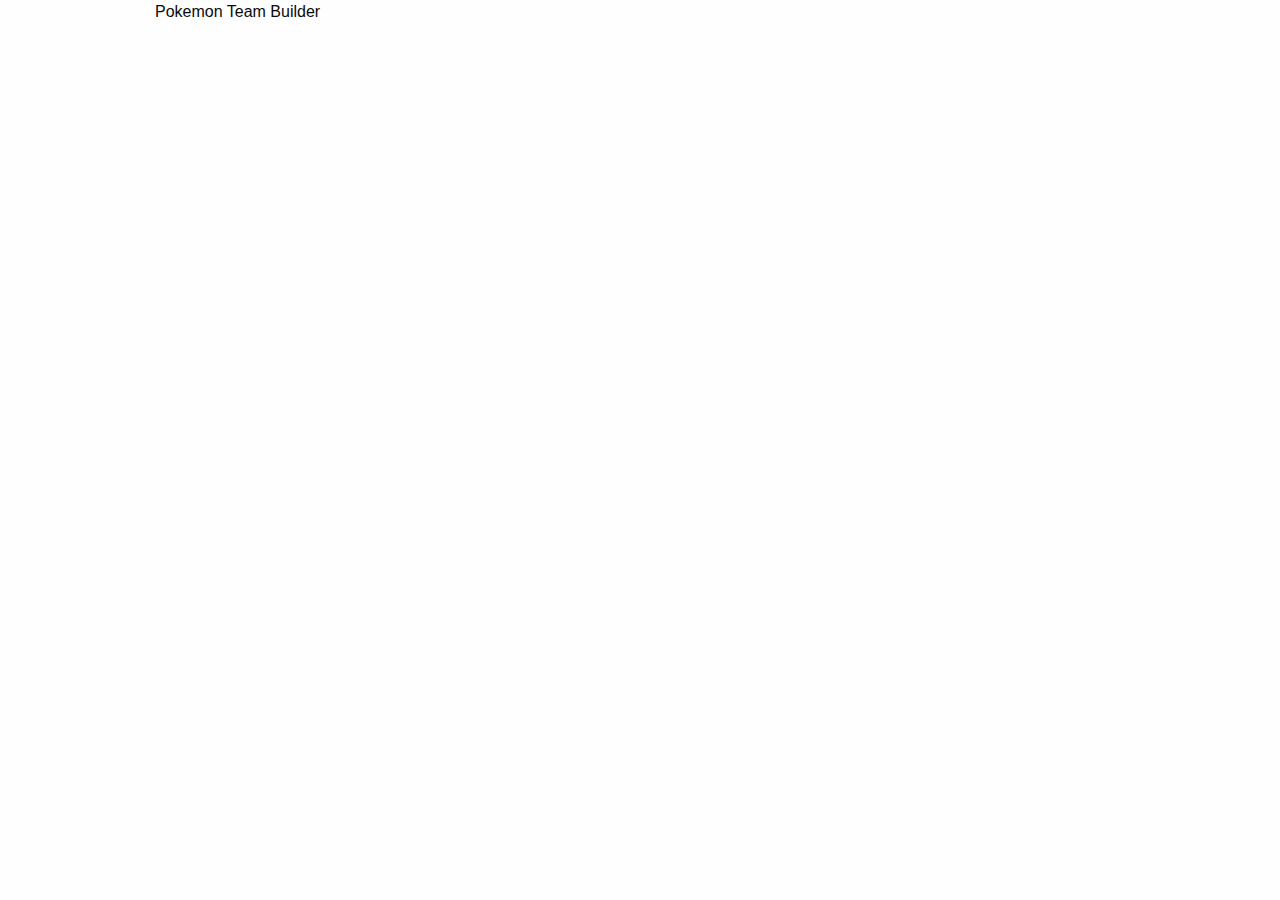
==== index.html @ dde1def4 "initial commit" ====
<!DOCTYPE html>
<html lang="en">
<head>
  <meta charset="UTF-8">
  <meta name="viewport" content="width=device-width, initial-scale=1.0">
  <meta http-equiv="X-UA-Compatible" content="ie=edge">
  <link rel="stylesheet" href="./css/foundation.min.css">
  <link rel="stylesheet" href="./css/style.css">
  <title>Document</title>
</head>
<body>
  <div class="grid-container">
    <div class="grid-x">
      <div class="cell medium-12">
        Pokemon Team Builder
      </div>
    </div>
  </div>
  <script src="./js/custom.js"></script>
</body>
</html>
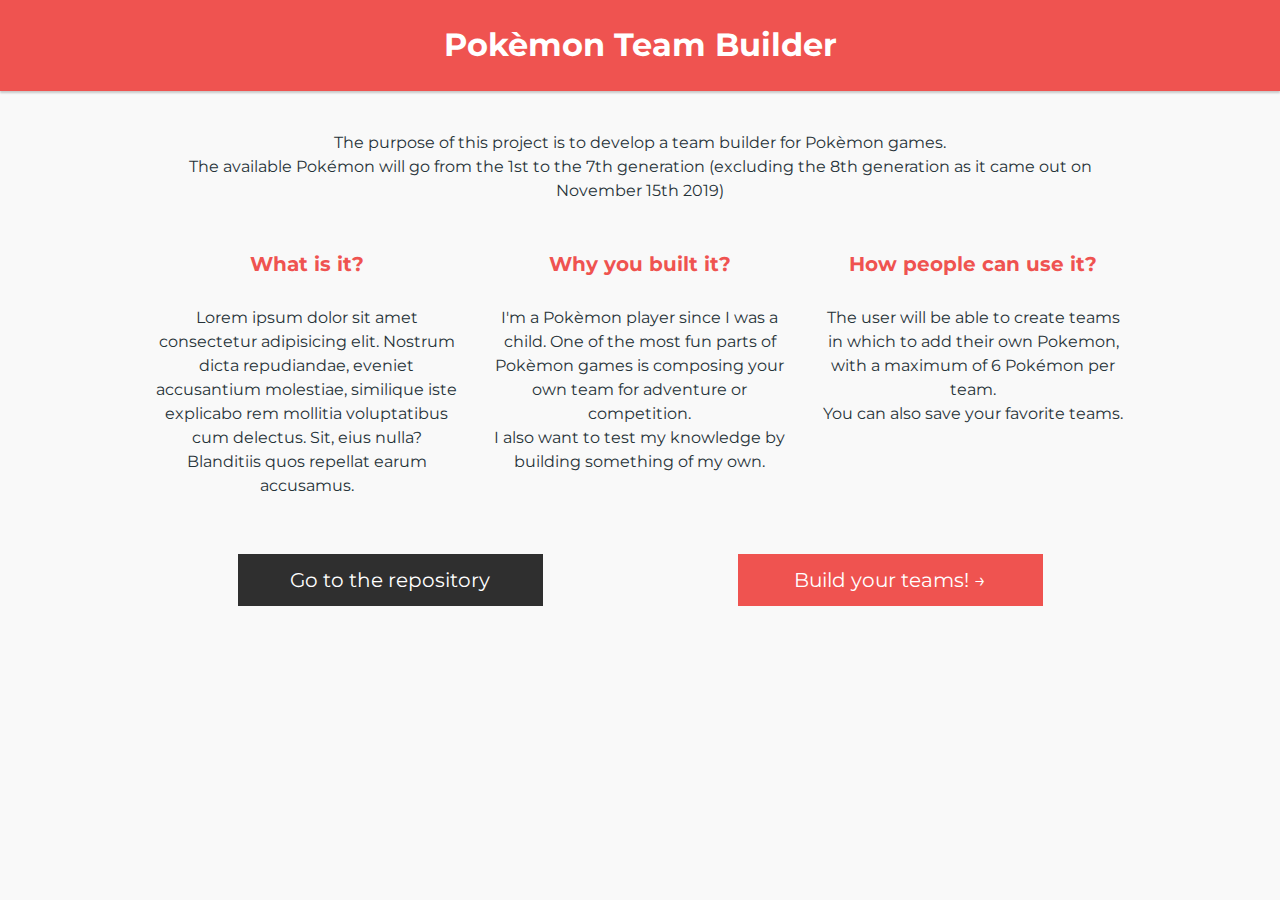
==== commit 60b95d60: "edit README.md, set up landing page" ====
--- a/index.html
+++ b/index.html
@@ -6,16 +6,89 @@
   <meta http-equiv="X-UA-Compatible" content="ie=edge">
   <link rel="stylesheet" href="./css/foundation.min.css">
   <link rel="stylesheet" href="./css/style.css">
-  <title>Document</title>
+  <title>Pokèmon Team Builder</title>
 </head>
 <body>
-  <div class="grid-container">
-    <div class="grid-x">
-      <div class="cell medium-12">
-        Pokemon Team Builder
+  <!-- Start of title section -->
+  <div id="title">
+    <div class="grid-container">
+      <div class="grid-x grid-margin-x">
+        <div class="cell medium-12">
+          <h1>Pokèmon Team Builder</h1>
+        </div>
       </div>
     </div>
   </div>
+  <!-- End of title section -->
+
+  <div class="clearfix"></div>
+
+  <!-- Start of description section -->
+  <div id="description">
+    <div class="grid-container">
+      <div class="grid-x grid margin-x">
+        <div class="cell medium-12">
+          The purpose of this project is to develop a team builder for Pokèmon games.
+          <br>
+          The available Pokémon will go from the 1st to the 7th generation (excluding the 8th generation as it came out on November 15th 2019)
+        </div>
+      </div>
+    </div>
+  </div>
+  <!-- End of description section -->
+
+  <div class="clearfix"></div>
+
+  <!-- Start of highlights section -->
+  <div id="highlights">
+    <div class="grid-container">
+      <div class="grid-x grid-margin-x">
+        <div class="cell medium-4">
+          <h4>What is it?</h4>
+          <p class="text">
+            Lorem ipsum dolor sit amet consectetur adipisicing elit. Nostrum dicta repudiandae, eveniet accusantium molestiae,
+            similique iste explicabo rem mollitia voluptatibus cum delectus. Sit, eius nulla? Blanditiis quos repellat earum
+            accusamus.
+          </p>
+        </div>
+        <div class="cell medium-4">
+          <h4>Why you built it?</h4>
+          <p class="text">
+          I'm a Pokèmon player since I was a child. One of the most fun parts of Pokèmon games is composing your own team for adventure or competition.
+          <br>
+          I also want to test my knowledge by building something of my own.
+          </p>
+        </div>
+        <div class="cell medium-4">
+          <h4>How people can use it?</h4>
+          <p class="text">
+            The user will be able to create teams in which to add their own Pokemon, with a maximum of 6 Pokémon per team. 
+            <br>
+            You can also save your favorite teams.
+          </p>
+        </div>
+      </div>
+    </div>
+  </div>
+  <!-- End of highlights section -->
+
+  <div class="clearfix"></div>
+
+  <!-- Start of links section -->
+  <div id="links">
+    <div class="grid-container">
+      <div class="grid-x grid-margin-x">
+        <div class="cell medium-6">
+          <a href="https://github.com/dj0nny/pokemon-team-builder" target="_blank">Go to the repository</a>
+        </div>
+        <div class="cell medium-6">
+          <a href="">Build your teams! &rarr;</a>
+        </div>
+      </div>
+    </div>
+  </div>
+  <!-- End of links section -->
+
   <script src="./js/custom.js"></script>
 </body>
 </html>--- a/css/style.css
+++ b/css/style.css
@@ -0,0 +1,62 @@
+@import url('https://fonts.googleapis.com/css?family=Montserrat');
+
+body {
+  text-align: center;
+  font-family: 'Montserrat';
+  background-color: #f9f9f9;
+  color: #263238;
+}
+
+div#title {
+  color: #fff;
+  background-color: #ef5350;
+  box-shadow: 0 2px 2px rgba(0, 0, 0, .2);
+}
+
+div#description, div#links {
+  margin-top: 40px;
+  margin-bottom: 20px;
+}
+
+div#highlights h4 {
+  font-size: 20px;
+  color: #ef5350;
+}
+
+div#links a {
+  display: block;
+  margin: auto;
+  width: 305px;
+  padding: 10px 20px;
+  text-decoration: none;
+  font-size: 20px;
+  transition: .3s all;
+  color: #fff;
+  background: #ef5350;
+  border: 1px solid #ef5350;
+}
+
+div#links a:hover {
+  text-decoration: underline;
+  background: transparent;
+}
+
+div#links a:hover {
+  color: #ef5350;
+}
+
+div#links a[target="_blank"] {
+  background: #2f2f2f;
+  border: 1px solid #2f2f2f;
+}
+
+div#links a[target="_blank"]:hover {
+  color: #2f2f2f;
+  background: transparent;
+}
+
+@media screen and (max-width: 767px) {
+  div#links .cell:first-child a {
+    margin-bottom: 10px;
+  }
+}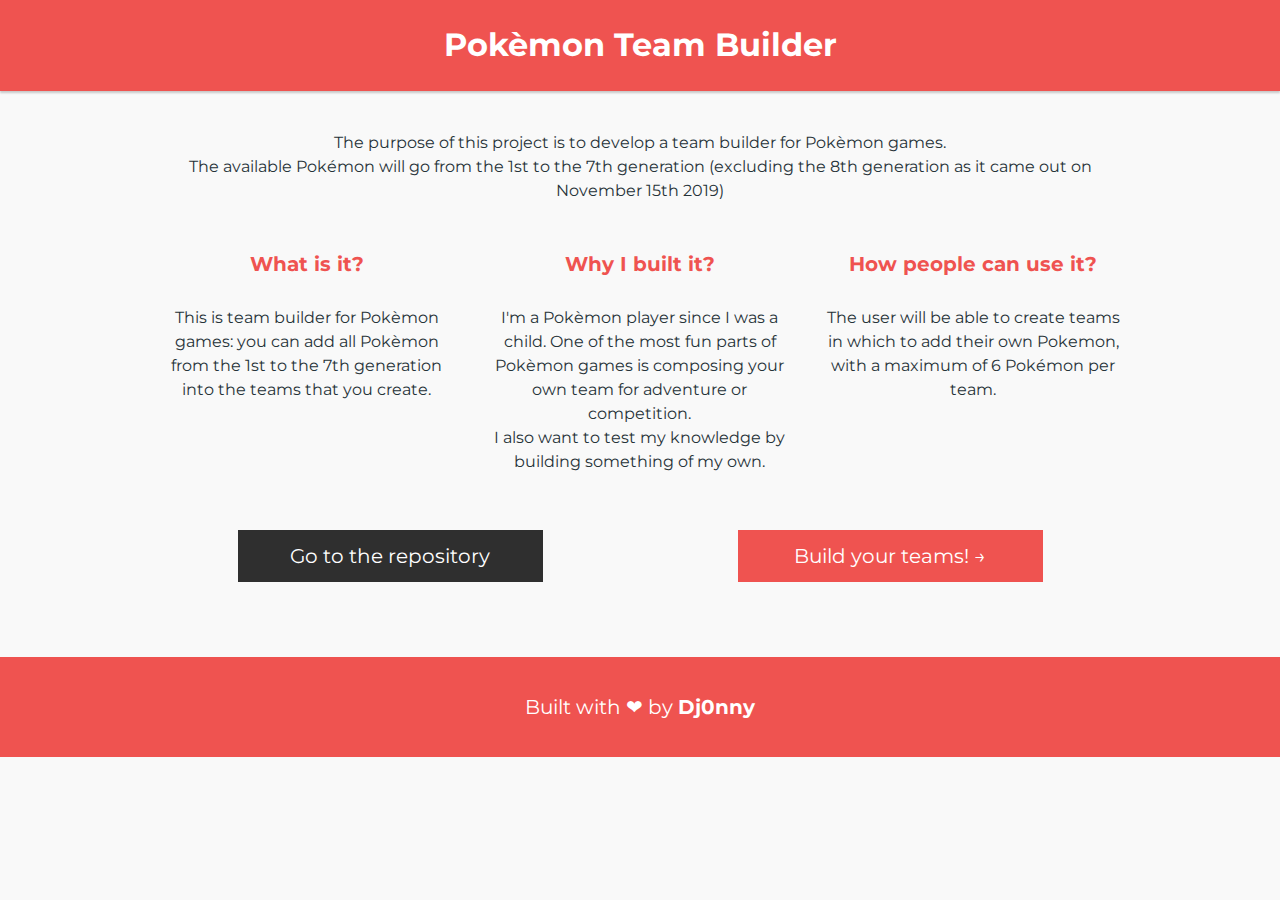
==== commit 23c1da1b: "add footer, edit description" ====
--- a/index.html
+++ b/index.html
@@ -9,7 +9,7 @@
   <title>Pokèmon Team Builder</title>
 </head>
 <body>
-  <!-- Start of title section -->
+
   <div id="title">
     <div class="grid-container">
       <div class="grid-x grid-margin-x">
@@ -19,11 +19,9 @@
       </div>
     </div>
   </div>
-  <!-- End of title section -->
 
   <div class="clearfix"></div>
 
-  <!-- Start of description section -->
   <div id="description">
     <div class="grid-container">
       <div class="grid-x grid margin-x">
@@ -35,24 +33,20 @@
       </div>
     </div>
   </div>
-  <!-- End of description section -->
 
   <div class="clearfix"></div>
 
-  <!-- Start of highlights section -->
   <div id="highlights">
     <div class="grid-container">
       <div class="grid-x grid-margin-x">
         <div class="cell medium-4">
           <h4>What is it?</h4>
           <p class="text">
-            Lorem ipsum dolor sit amet consectetur adipisicing elit. Nostrum dicta repudiandae, eveniet accusantium molestiae,
-            similique iste explicabo rem mollitia voluptatibus cum delectus. Sit, eius nulla? Blanditiis quos repellat earum
-            accusamus.
+            This is team builder for Pokèmon games: you can add all Pokèmon from the 1st to the 7th generation into the teams that you create.
           </p>
         </div>
         <div class="cell medium-4">
-          <h4>Why you built it?</h4>
+          <h4>Why I built it?</h4>
           <p class="text">
           I'm a Pokèmon player since I was a child. One of the most fun parts of Pokèmon games is composing your own team for adventure or competition.
           <br>
@@ -63,18 +57,14 @@
           <h4>How people can use it?</h4>
           <p class="text">
             The user will be able to create teams in which to add their own Pokemon, with a maximum of 6 Pokémon per team. 
-            <br>
-            You can also save your favorite teams.
           </p>
         </div>
       </div>
     </div>
   </div>
-  <!-- End of highlights section -->
 
   <div class="clearfix"></div>
 
-  <!-- Start of links section -->
   <div id="links">
     <div class="grid-container">
       <div class="grid-x grid-margin-x">
@@ -82,12 +72,21 @@
           <a href="https://github.com/dj0nny/pokemon-team-builder" target="_blank">Go to the repository</a>
         </div>
         <div class="cell medium-6">
-          <a href="">Build your teams! &rarr;</a>
+          <a href="./team-builder.html">Build your teams! &rarr;</a>
         </div>
       </div>
     </div>
   </div>
-  <!-- End of links section -->
+
+  <div id="footer">
+    <div class="grid-container">
+      <div class="grid-x">
+        <div class="cell medium-12">
+          Built with ❤ by <a href="https://github.com/dj0nny" target="_blank">Dj0nny</a>
+        </div>
+      </div>
+    </div>
+  </div>
 
   <script src="./js/custom.js"></script>
 </body>
--- a/css/style.css
+++ b/css/style.css
@@ -7,6 +7,10 @@
   color: #263238;
 }
 
+h3 {
+  margin: 0;
+}
+
 div#title {
   color: #fff;
   background-color: #ef5350;
@@ -55,8 +59,234 @@
   background: transparent;
 }
 
+.info-list,
+.stats-list {
+  margin-top: 20px;
+  margin-bottom: 21px;
+}
+
+div#team-container h2 {
+  color: #ef5350;
+  font-size: 40px;
+  border-bottom: 1px solid;
+  padding-bottom: 10px;
+}
+
+img.sprite {
+  display: block;
+  margin: auto;
+  margin-bottom: 10px;
+  width: 155px;
+}
+
+/****************** Team Builder ******************/
+
+div#add-pokemon {
+  margin-top: 40px;
+}
+
+input#pokemon-name {
+  width: 300px;
+  margin-right: 20px;
+}
+
+button#add-pokemon:disabled {
+  opacity: 0.6;
+  cursor: not-allowed;
+}
+
+button#submit-pkmn {
+  background: #ef5350;
+  padding: 10px 20px;
+  color: #fff;
+  cursor: pointer;
+}
+
+span.empty {
+  display: block;
+  font-size: 20px;
+  font-weight: bold;
+}
+
+div#controls {
+  margin: 50px 0;
+}
+
+.primary {
+  width: 305px;
+  padding: 10px 20px;
+  text-decoration: none;
+  font-size: 20px;
+  transition: .3s all;
+  color: #fff;
+  background: #ef5350;
+  border: 1px solid #ef5350;
+  cursor: pointer;
+}
+
+.primary:focus {
+  border: 1px solid #ef5350;
+}
+
+.primary:hover {
+  text-decoration: underline;
+  background: transparent;
+  color: #ef5350;
+}
+
+span.delete {
+  font-size: 45px;
+  position: relative;
+  cursor: pointer;
+  display: block;
+  float: right;
+  right: 26px;
+}
+/****************** Modals ******************/
+
+.modal {
+  display: none;
+  position: fixed;
+  z-index: 1;
+  left: 0;
+  top: 0;
+  width: 100%;
+  height: 100%;
+  overflow: auto;
+  background-color: rgb(0, 0, 0);
+  background-color: rgba(0, 0, 0, 0.4);
+}
+
+.modal-content {
+  background-color: #fefefe;
+  margin: 7% auto;
+  padding: 20px;
+  border: 1px solid #888;
+  width: 50%;
+  animation-name: animatetop;
+  animation-duration: 0.4s
+}
+
+.close, .close-2 {
+  color: #aaa;
+  float: right;
+  font-size: 28px;
+  font-weight: bold;
+  position: relative;
+  bottom: 20px;
+  left: 5px;
+}
+
+.close:hover,
+.close:focus,
+.close-2:hover,
+.close-2:focus {
+  color: black;
+  text-decoration: none;
+  cursor: pointer;
+}
+
+input#team-name {
+  width: 265px;
+  margin-right: 18px;
+  padding: 9px;
+  border: 1px solid #ef5350;
+  border-radius: 50px;
+}
+
+input#pkmn-name {
+  width: 45%;
+}
+
+select#team-list {
+  width: 45%;
+  padding: 9px;
+  border: 1px solid #ef5350;
+  border-radius: 50px;
+  margin-left: 15px;
+}
+
+input#team-name:focus,
+select#team-list:focus {
+  outline-width: 0;
+}
+
+button#add-pkmn {
+  margin-top: 30px;
+}
+
+span.info {
+  display: block;
+  text-transform: capitalize;
+  text-align: left;
+}
+
+div#footer {
+  margin-top: 75px;
+  background: #ef5350;
+  color: #fff;
+  padding: 35px;
+  font-size: 20px;
+}
+
+div#footer a {
+  color: #fff;
+  font-weight: bold;
+  text-decoration: none;
+}
+
+div#footer a:hover {
+  text-decoration: underline;
+}
+
+/****************** Mobile ******************/
+
+@media screen and (max-width: 768px) {
+  .modal-content {
+    width: 100%;
+  }
+}
+
 @media screen and (max-width: 767px) {
   div#links .cell:first-child a {
     margin-bottom: 10px;
   }
+  
+  #autoComplete {
+    width: 100%;
+  }
+
+  select#team-list {
+    width: 100%;
+    margin-left: 0;
+  }
+
+  #autoComplete_list {
+    width: 100%;
+    margin-left: 0;
+  }
+
+  span.info {
+    text-align: center;
+  }
+
+  .primary,
+  select#team-list {
+    margin-top: 20px;
+  }
+}
+
+/****************** Animations ******************/
+
+
+@keyframes animatetop {
+  from {
+    top: -300px;
+    opacity: 0
+  }
+
+  to {
+    top: 0;
+    opacity: 1
+  }
 }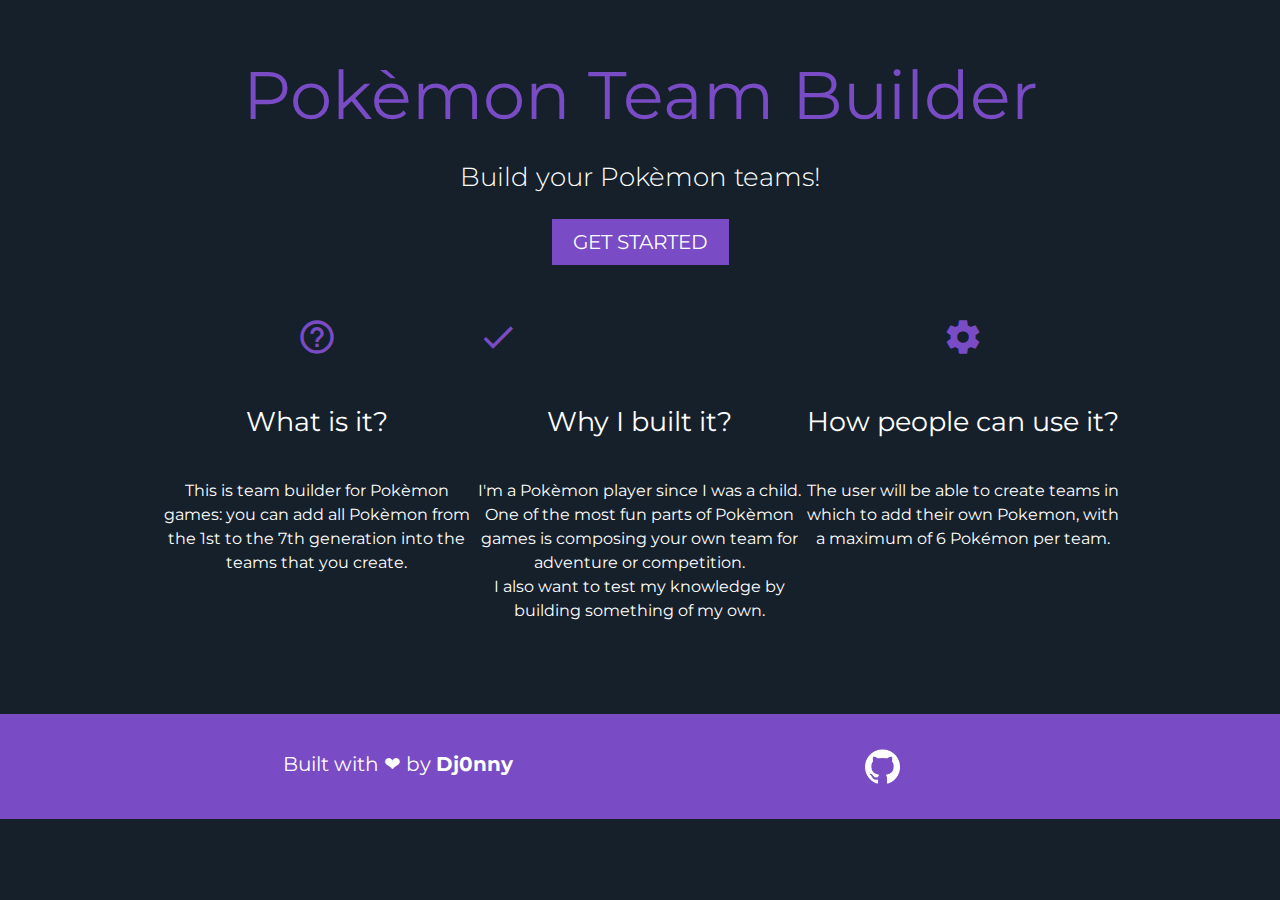
==== commit dfbe0af4: "update app style" ====
--- a/index.html
+++ b/index.html
@@ -10,42 +10,47 @@
 </head>
 <body>
 
-  <div id="title">
+  <!-- <div class="section">
+    <div class="container">
+      <h1 class="center">Pokèmon Team Builder</h1>
+      <div class="row center">
+        <h5 class="col s12 light">Build your Pokèmon teams!</h5>
+      </div>
+      <div class="row center">
+        <a href="./team.builder.html" class="btn-large waves-effect waves-light dark">Get Started</a>
+      </div>
+    </div>
+  </div> -->
+
+  <div class="section">
     <div class="grid-container">
-      <div class="grid-x grid-margin-x">
+      <h1>Pokèmon Team Builder</h1>
+      <div class="grid-x">
         <div class="cell medium-12">
-          <h1>Pokèmon Team Builder</h1>
+          <h5>Build your Pokèmon teams!</h5>
+        </div>
+      </div>
+      <br>
+      <div class="grid-x">
+        <div class="cell medium-12">
+          <a href="./team-builder.html" class="primary">Get started</a>
         </div>
       </div>
     </div>
   </div>
 
-  <div class="clearfix"></div>
-
-  <div id="description">
-    <div class="grid-container">
-      <div class="grid-x grid margin-x">
-        <div class="cell medium-12">
-          The purpose of this project is to develop a team builder for Pokèmon games.
-          <br>
-          The available Pokémon will go from the 1st to the 7th generation (excluding the 8th generation as it came out on November 15th 2019)
-        </div>
-      </div>
-    </div>
-  </div>
-
-  <div class="clearfix"></div>
-
   <div id="highlights">
     <div class="grid-container">
-      <div class="grid-x grid-margin-x">
+      <div class="grid-x">
         <div class="cell medium-4">
+          <h2 class="center light-blue-text"><i class="material-icons">help_outline</i></h2>
           <h4>What is it?</h4>
           <p class="text">
             This is team builder for Pokèmon games: you can add all Pokèmon from the 1st to the 7th generation into the teams that you create.
           </p>
         </div>
         <div class="cell medium-4">
+          <h2 class="center light-blue-text"><i class="material-icons">done_outline</i></h2>
           <h4>Why I built it?</h4>
           <p class="text">
           I'm a Pokèmon player since I was a child. One of the most fun parts of Pokèmon games is composing your own team for adventure or competition.
@@ -54,6 +59,7 @@
           </p>
         </div>
         <div class="cell medium-4">
+          <h2 class="center light-blue-text"><i class="material-icons">settings</i></h2>
           <h4>How people can use it?</h4>
           <p class="text">
             The user will be able to create teams in which to add their own Pokemon, with a maximum of 6 Pokémon per team. 
@@ -63,31 +69,20 @@
     </div>
   </div>
 
-  <div class="clearfix"></div>
-
-  <div id="links">
+  <div id="footer">
     <div class="grid-container">
-      <div class="grid-x grid-margin-x">
+      <div class="grid-x">
         <div class="cell medium-6">
-          <a href="https://github.com/dj0nny/pokemon-team-builder" target="_blank">Go to the repository</a>
+          Built with ❤ by <a href="https://github.com/dj0nny" target="_blank">Dj0nny</a>
         </div>
         <div class="cell medium-6">
-          <a href="./team-builder.html">Build your teams! &rarr;</a>
+          <a href="https://github.com/dj0nny/pokemon-team-builder/" target="_blank">
+            <img src="./assets/github-logo.png" class="icon">
+          </a>
         </div>
       </div>
     </div>
   </div>
 
-  <div id="footer">
-    <div class="grid-container">
-      <div class="grid-x">
-        <div class="cell medium-12">
-          Built with ❤ by <a href="https://github.com/dj0nny" target="_blank">Dj0nny</a>
-        </div>
-      </div>
-    </div>
-  </div>
-
-  <script src="./js/custom.js"></script>
 </body>
 </html>--- a/css/style.css
+++ b/css/style.css
@@ -1,30 +1,62 @@
-@import url('https://fonts.googleapis.com/css?family=Montserrat');
+@import url(https://fonts.googleapis.com/css?family=Montserrat);
+
+@import url(https://fonts.googleapis.com/icon?family=Material+Icons);
 
 body {
   text-align: center;
-  font-family: 'Montserrat';
-  background-color: #f9f9f9;
-  color: #263238;
+  background: #15202b;
+  color: #fff;
+  font-family: 'Montserrat'
+}
+
+.section h1 {
+  font-size: 4.2rem;
+  color: #794bc4;
+  font-weight: 400;
+  margin-bottom: 0
+}
+
+.section h5 {
+  font-size: 1.64rem;
+  line-height: 110%;
+  margin: 1.0933333333rem 0 .656rem 0;
+  font-weight: 300
 }
 
 h3 {
-  margin: 0;
+  margin: 0
+}
+
+h1 a {
+  color: #fff;
+  text-decoration: none
+}
+
+i.material-icons {
+  font-size: 40px;
+  color: #794bc4
 }
 
 div#title {
   color: #fff;
-  background-color: #ef5350;
-  box-shadow: 0 2px 2px rgba(0, 0, 0, .2);
-}
-
-div#description, div#links {
+  background-color: #794bc4;
+  box-shadow: 0 2px 2px rgba(0, 0, 0, .2)
+}
+
+div#description,
+div#links {
   margin-top: 40px;
-  margin-bottom: 20px;
+  margin-bottom: 20px
+}
+
+div#highlights {
+  margin-top: 40px
 }
 
 div#highlights h4 {
-  font-size: 20px;
-  color: #ef5350;
+  font-size: 27px;
+  color: #fff;
+  font-weight: 400
 }
 
 div#links a {
@@ -36,102 +68,100 @@
   font-size: 20px;
   transition: .3s all;
   color: #fff;
-  background: #ef5350;
-  border: 1px solid #ef5350;
+  background: #794bc4;
+  border: 1px solid #794bc4
 }
 
 div#links a:hover {
   text-decoration: underline;
-  background: transparent;
+  background: 0 0
 }
 
 div#links a:hover {
-  color: #ef5350;
-}
-
-div#links a[target="_blank"] {
+  color: #794bc4
+}
+
+div#links a[target=_blank] {
   background: #2f2f2f;
-  border: 1px solid #2f2f2f;
-}
-
-div#links a[target="_blank"]:hover {
+  border: 1px solid #2f2f2f
+}
+
+div#links a[target=_blank]:hover {
   color: #2f2f2f;
-  background: transparent;
+  background: 0 0
 }
 
 .info-list,
 .stats-list {
   margin-top: 20px;
-  margin-bottom: 21px;
+  margin-bottom: 21px
 }
 
 div#team-container h2 {
-  color: #ef5350;
+  color: #794bc4;
   font-size: 40px;
   border-bottom: 1px solid;
-  padding-bottom: 10px;
+  padding-bottom: 10px
 }
 
 img.sprite {
   display: block;
   margin: auto;
   margin-bottom: 10px;
-  width: 155px;
-}
-
-/****************** Team Builder ******************/
+  width: 155px
+}
 
 div#add-pokemon {
-  margin-top: 40px;
+  margin-top: 40px
 }
 
 input#pokemon-name {
   width: 300px;
-  margin-right: 20px;
+  margin-right: 20px
 }
 
 button#add-pokemon:disabled {
-  opacity: 0.6;
-  cursor: not-allowed;
+  opacity: .6;
+  cursor: not-allowed
 }
 
 button#submit-pkmn {
-  background: #ef5350;
+  background: #794bc4;
   padding: 10px 20px;
   color: #fff;
-  cursor: pointer;
+  cursor: pointer
 }
 
 span.empty {
   display: block;
   font-size: 20px;
-  font-weight: bold;
+  font-weight: 700
 }
 
 div#controls {
-  margin: 50px 0;
+  margin: 50px 0
 }
 
 .primary {
-  width: 305px;
   padding: 10px 20px;
   text-decoration: none;
   font-size: 20px;
   transition: .3s all;
   color: #fff;
-  background: #ef5350;
-  border: 1px solid #ef5350;
+  background: #794bc4;
+  border: 1px solid #794bc4;
   cursor: pointer;
+  text-transform: uppercase;
+  width: 300px
 }
 
 .primary:focus {
-  border: 1px solid #ef5350;
+  border: 1px solid #794bc4
 }
 
 .primary:hover {
-  text-decoration: underline;
-  background: transparent;
-  color: #ef5350;
+  background: 0 0;
+  color: #fff
 }
 
 span.delete {
@@ -140,9 +170,18 @@
   cursor: pointer;
   display: block;
   float: right;
-  right: 26px;
-}
-/****************** Modals ******************/
+  right: 26px
+}
+
+span.delete-pkmn {
+  position: relative;
+  font-size: 40px;
+  display: block;
+  float: right;
+  right: 45px;
+  color: #794bc4;
+  cursor: pointer;
+}
 
 .modal {
   display: none;
@@ -153,134 +192,134 @@
   width: 100%;
   height: 100%;
   overflow: auto;
-  background-color: rgb(0, 0, 0);
-  background-color: rgba(0, 0, 0, 0.4);
+  background-color: #000;
+  background-color: rgba(0, 0, 0, .4)
 }
 
 .modal-content {
-  background-color: #fefefe;
+  background-color: #15202b;
   margin: 7% auto;
   padding: 20px;
-  border: 1px solid #888;
+  border: 1px solid #794bc4;
   width: 50%;
   animation-name: animatetop;
-  animation-duration: 0.4s
-}
-
-.close, .close-2 {
+  animation-duration: .4s;
+}
+
+.close,
+.close-2 {
   color: #aaa;
   float: right;
   font-size: 28px;
-  font-weight: bold;
+  font-weight: 700;
   position: relative;
   bottom: 20px;
-  left: 5px;
+  left: 5px
 }
 
 .close:hover,
 .close:focus,
 .close-2:hover,
 .close-2:focus {
-  color: black;
+  color: #fff;
   text-decoration: none;
-  cursor: pointer;
+  cursor: pointer
 }
 
 input#team-name {
   width: 265px;
   margin-right: 18px;
   padding: 9px;
-  border: 1px solid #ef5350;
-  border-radius: 50px;
+  border: 1px solid #794bc4;
+  border-radius: 50px
 }
 
 input#pkmn-name {
-  width: 45%;
+  width: 45%
 }
 
 select#team-list {
   width: 45%;
   padding: 9px;
-  border: 1px solid #ef5350;
+  border: 1px solid #794bc4;
   border-radius: 50px;
-  margin-left: 15px;
+  margin-left: 15px
 }
 
 input#team-name:focus,
 select#team-list:focus {
-  outline-width: 0;
+  outline-width: 0
 }
 
 button#add-pkmn {
-  margin-top: 30px;
+  margin-top: 30px
 }
 
 span.info {
   display: block;
   text-transform: capitalize;
-  text-align: left;
+  text-align: left
 }
 
 div#footer {
   margin-top: 75px;
-  background: #ef5350;
+  background: #794bc4;
   color: #fff;
   padding: 35px;
-  font-size: 20px;
+  font-size: 20px
 }
 
 div#footer a {
   color: #fff;
-  font-weight: bold;
-  text-decoration: none;
+  font-weight: 700;
+  text-decoration: none
 }
 
 div#footer a:hover {
-  text-decoration: underline;
-}
-
-/****************** Mobile ******************/
-
-@media screen and (max-width: 768px) {
+  text-decoration: underline
+}
+
+img.icon {
+  width: 35px
+}
+
+@media screen and (max-width:768px) {
   .modal-content {
-    width: 100%;
-  }
-}
-
-@media screen and (max-width: 767px) {
+    width: 100%
+  }
+}
+
+@media screen and (max-width:767px) {
   div#links .cell:first-child a {
-    margin-bottom: 10px;
-  }
-  
+    margin-bottom: 10px
+  }
+
   #autoComplete {
-    width: 100%;
+    width: 100%
   }
 
   select#team-list {
     width: 100%;
-    margin-left: 0;
+    margin-left: 0
   }
 
   #autoComplete_list {
     width: 100%;
-    margin-left: 0;
+    margin-left: 0
   }
 
   span.info {
-    text-align: center;
+    text-align: center
   }
 
   .primary,
   select#team-list {
-    margin-top: 20px;
-  }
-}
-
-/****************** Animations ******************/
-
+    margin-top: 20px
+  }
+}
 
 @keyframes animatetop {
-  from {
+  0% {
     top: -300px;
     opacity: 0
   }
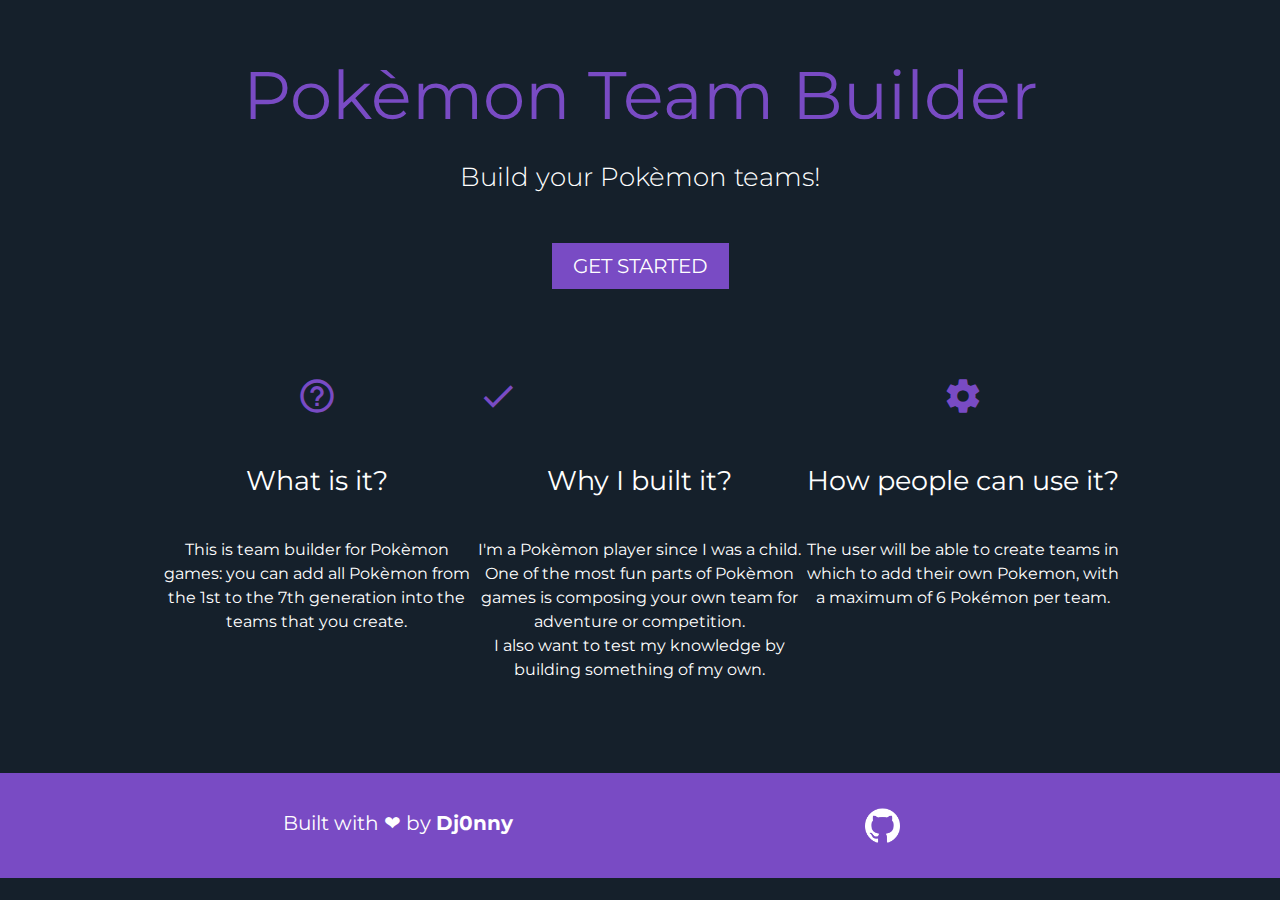
==== commit 3a320a82: "edit custom.js, edit style.css" ====
--- a/index.html
+++ b/index.html
@@ -10,18 +10,6 @@
 </head>
 <body>
 
-  <!-- <div class="section">
-    <div class="container">
-      <h1 class="center">Pokèmon Team Builder</h1>
-      <div class="row center">
-        <h5 class="col s12 light">Build your Pokèmon teams!</h5>
-      </div>
-      <div class="row center">
-        <a href="./team.builder.html" class="btn-large waves-effect waves-light dark">Get Started</a>
-      </div>
-    </div>
-  </div> -->
-
   <div class="section">
     <div class="grid-container">
       <h1>Pokèmon Team Builder</h1>
@@ -30,7 +18,7 @@
           <h5>Build your Pokèmon teams!</h5>
         </div>
       </div>
-      <br>
+      <br><br>
       <div class="grid-x">
         <div class="cell medium-12">
           <a href="./team-builder.html" class="primary">Get started</a>
--- a/css/style.css
+++ b/css/style.css
@@ -50,7 +50,7 @@
 }
 
 div#highlights {
-  margin-top: 40px
+  margin-top: 75px
 }
 
 div#highlights h4 {
